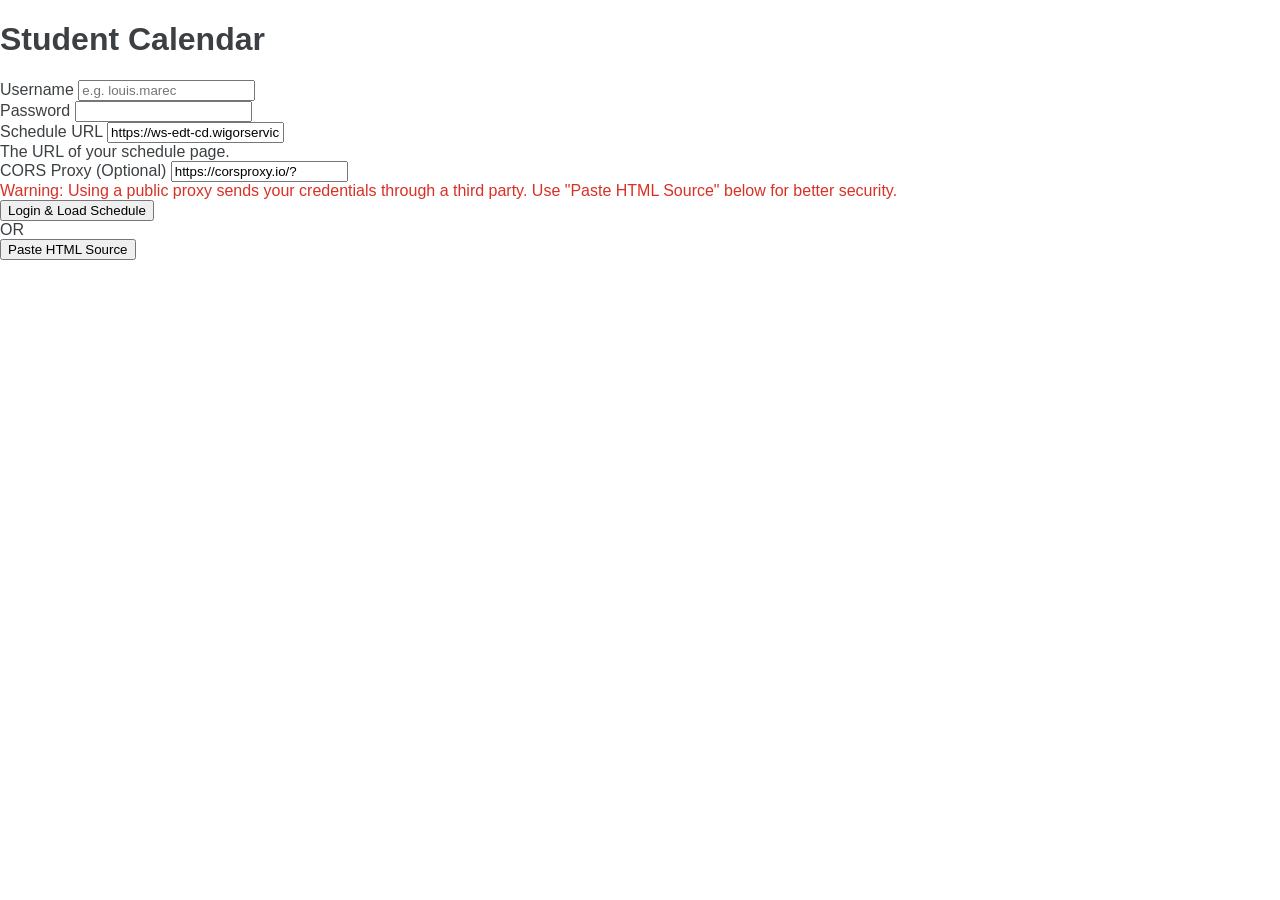
==== index.html @ 36f8622b "refactor: Complete rewrite as static webapp - Replaced entire project structure with static web appl" ====
<!DOCTYPE html>
<html lang="en">
<head>
    <meta charset="UTF-8">
    <meta name="viewport" content="width=device-width, initial-scale=1.0">
    <title>Student Calendar</title>
    <link rel="stylesheet" href="static/css/style.css">
    <link href="https://fonts.googleapis.com/icon?family=Material+Icons" rel="stylesheet">
    <!-- Day.js for easier date manipulation -->
    <!-- <script src="https://cdn.jsdelivr.net/npm/dayjs@1/dayjs.min.js"></script> -->
</head>
<body>
    <div id="login-view" class="login-container">
        <h1>Student Calendar</h1>
        <div id="error-msg" class="error" style="display:none"></div>

        <form id="login-form">
            <div class="form-group">
                <label for="username">Username</label>
                <input type="text" id="username" name="username" required placeholder="e.g. louis.marec">
            </div>
            <div class="form-group">
                <label for="password">Password</label>
                <input type="password" id="password" name="password" required>
            </div>
            <div class="form-group">
                <label for="url">Schedule URL</label>
                <input type="url" id="url" name="url" value="https://ws-edt-cd.wigorservices.net/WebPsDyn.aspx?Action=posEDTLMS&serverID=C&Tel=louis.marec&date=11/17/2025" required>
                <div class="hint">The URL of your schedule page.</div>
            </div>
            <div class="form-group">
                <label for="proxy">CORS Proxy (Optional)</label>
                <input type="text" id="proxy" name="proxy" value="https://corsproxy.io/?">
                <div class="hint" style="color: #d93025;">
                    Warning: Using a public proxy sends your credentials through a third party.
                    Use "Paste HTML Source" below for better security.
                </div>
            </div>
            <button type="submit" id="loginBtn">Login & Load Schedule</button>
        </form>

        <div class="divider">OR</div>

        <button id="manual-btn" class="secondary-btn">Paste HTML Source</button>

        <div id="loading" style="display:none; text-align:center; margin-top:1rem;">
            Loading... This may take a few seconds.
        </div>
    </div>

    <div id="manual-view" class="login-container" style="display:none">
        <h1>Paste Source Code</h1>
        <p>Go to your schedule page, press <code>Ctrl+U</code>, copy everything, and paste it here.</p>
        <textarea id="html-source" rows="10" style="width:100%"></textarea>
        <button id="parse-btn" style="margin-top:1rem">Load Schedule</button>
        <button id="back-btn" class="text-btn" style="margin-top:0.5rem">Back</button>
    </div>

    <div id="app-view" class="app-container" style="display:none">
        <header class="header">
            <!-- <button id="menu-btn" class="icon-btn"><span class="material-icons">menu</span></button> -->
            <div class="calendar-nav">
                <button id="prev-day" class="icon-btn"><span class="material-icons">chevron_left</span></button>
                <h2 id="current-date">Today</h2>
                <button id="next-day" class="icon-btn"><span class="material-icons">chevron_right</span></button>
            </div>
            <button id="today-btn" class="text-btn">Today</button>
            <div class="spacer"></div>
            <button id="logout-btn" class="text-btn" style="color: #1a73e8;">Logout</button>
        </header>

        <div class="main-content">
            <div class="time-column">
                <!-- Time slots generated by JS -->
            </div>
            <div class="events-column" id="events-container">
                <!-- Events generated by JS -->
                <div class="grid-lines" id="grid-lines"></div>
            </div>
        </div>
    </div>

    <script src="static/js/main.js"></script>
</body>
</html>
---- static/css/style.css ----
:root {
    --primary-color: #1a73e8;
    --header-height: 64px;
    --time-col-width: 60px;
    --grid-line-color: #dadce0;
    --text-color: #3c4043;
}

body {
    margin: 0;
    font-family: 'Roboto', 'Segoe UI', sans-serif;
    color: var(--text-color);
    overflow: hidden; /* App-like feel */
    height: 100vh;
    display: flex;
    flex-direction: column;
}

.app-container {
    display: flex;
    flex-direction: column;
    height: 100%;
}

.header {
    height: var(--header-height);
    display: flex;
    align-items: center;
    padding: 0 1rem;
    border-bottom: 1px solid var(--grid-line-color);
    background: white;
    box-shadow: 0 1px 2px rgba(0,0,0,0.1);
    z-index: 10;
}

.calendar-nav {
    display: flex;
    align-items: center;
    margin-left: 1rem;
}

#current-date {
    margin: 0 1rem;
    font-size: 1.25rem;
    font-weight: 400;
    min-width: 150px;
    text-align: center;
}

.icon-btn {
    background: none;
    border: none;
    cursor: pointer;
    padding: 8px;
    border-radius: 50%;
    color: #5f6368;
    display: flex;
    align-items: center;
    justify-content: center;
}

.icon-btn:hover {
    background-color: #f1f3f4;
}

.text-btn {
    background: none;
    border: 1px solid var(--grid-line-color);
    padding: 0.5rem 1rem;
    border-radius: 4px;
    cursor: pointer;
    font-weight: 500;
    color: #3c4043;
    margin-left: 1rem;
}

.text-btn:hover {
    background-color: #f1f3f4;
}

.spacer {
    flex: 1;
}

.logout-btn {
    text-decoration: none;
    color: #1a73e8;
    font-weight: 500;
}

.main-content {
    flex: 1;
    display: flex;
    overflow-y: auto;
    position: relative;
}

.time-column {
    width: var(--time-col-width);
    border-right: 1px solid var(--grid-line-color);
    flex-shrink: 0;
    position: sticky;
    left: 0;
    background: white;
    z-index: 5;
}

.time-slot {
    height: 60px; /* 1 hour height */
    border-bottom: 1px solid transparent; /* Just for spacing */
    display: flex;
    align-items: start;
    justify-content: center;
    font-size: 0.75rem;
    color: #70757a;
    position: relative;
    top: -6px; /* Align text with grid line */
}

.events-column {
    flex: 1;
    position: relative;
    min-width: 0; /* Allow shrinking */
}

.grid-lines {
    position: absolute;
    top: 0;
    left: 0;
    right: 0;
    bottom: 0;
    pointer-events: none;
}

.grid-line {
    height: 60px;
    border-bottom: 1px solid var(--grid-line-color);
    box-sizing: border-box;
}

.event-card {
    position: absolute;
    left: 4px;
    right: 12px;
    border-radius: 4px;
    padding: 4px 8px;
    font-size: 0.85rem;
    overflow: hidden;
    cursor: pointer;
    box-shadow: 0 1px 2px rgba(0,0,0,0.1);
    color: white; /* Assuming dark backgrounds */
    border-left: 4px solid rgba(0,0,0,0.2);
}

.event-title {
    font-weight: 600;
    margin-bottom: 2px;
}

.event-time {
    font-size: 0.75rem;
    opacity: 0.9;
}

.event-location {
    font-size: 0.75rem;
    font-style: italic;
    margin-top: 2px;
}

/* Mobile adjustments */
@media (max-width: 600px) {
    .header {
        padding: 0 0.5rem;
    }
    #current-date {
        font-size: 1rem;
        min-width: auto;
        margin: 0 0.5rem;
    }
    .text-btn {
        display: none; /* Hide 'Today' text button on small screens */
    }
    .event-card {
        font-size: 0.75rem;
    }
}
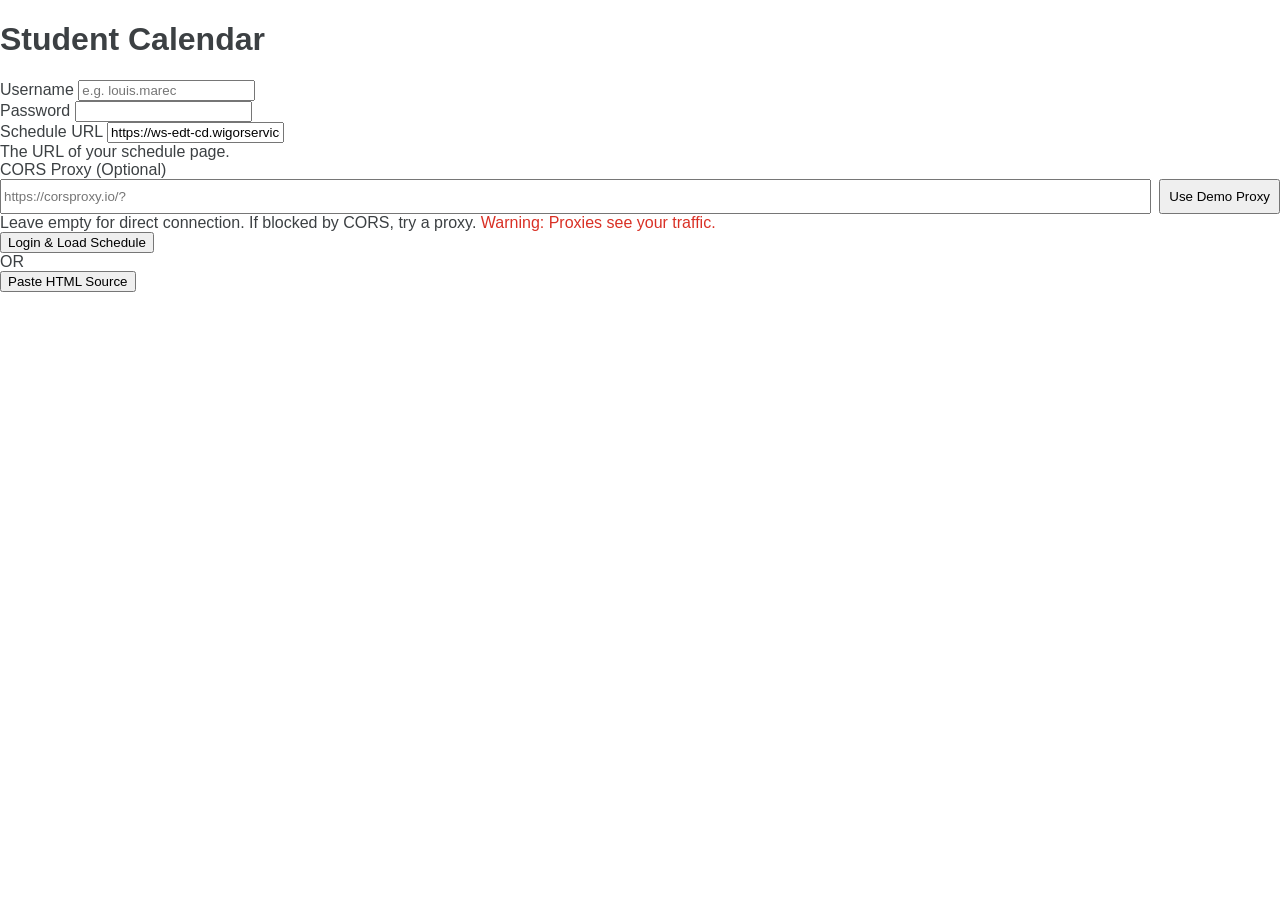
==== commit dcb55814: "refactor: Rewrite as standalone static site - Removed all backend code; project is now a static HTML" ====
--- a/index.html
+++ b/index.html
@@ -30,10 +30,13 @@
             </div>
             <div class="form-group">
                 <label for="proxy">CORS Proxy (Optional)</label>
-                <input type="text" id="proxy" name="proxy" value="https://corsproxy.io/?">
-                <div class="hint" style="color: #d93025;">
-                    Warning: Using a public proxy sends your credentials through a third party.
-                    Use "Paste HTML Source" below for better security.
+                <div style="display: flex; gap: 0.5rem;">
+                    <input type="text" id="proxy" name="proxy" placeholder="https://corsproxy.io/?" style="flex: 1;">
+                    <button type="button" id="use-proxy-btn" class="secondary-btn" style="width: auto; padding: 0.5rem;">Use Demo Proxy</button>
+                </div>
+                <div class="hint">
+                    Leave empty for direct connection. If blocked by CORS, try a proxy.
+                    <span style="color: #d93025;">Warning: Proxies see your traffic.</span>
                 </div>
             </div>
             <button type="submit" id="loginBtn">Login & Load Schedule</button>
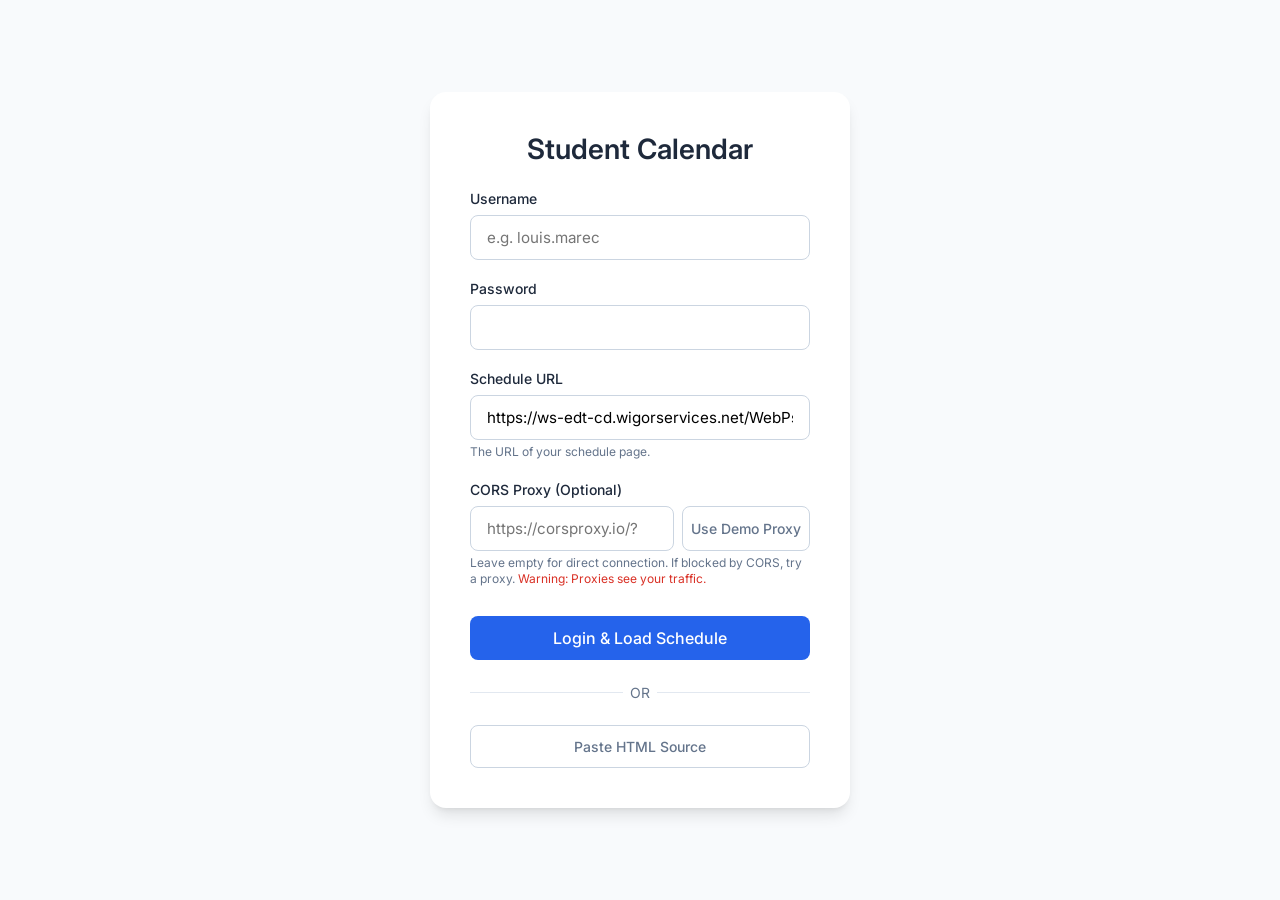
==== commit 6b706468: "Modernize webapp UI with new design system - Update `index.html` to include Inter font and responsiv" ====
--- a/index.html
+++ b/index.html
@@ -3,7 +3,11 @@
 <head>
     <meta charset="UTF-8">
     <meta name="viewport" content="width=device-width, initial-scale=1.0">
+    <meta name="theme-color" content="#ffffff">
     <title>Student Calendar</title>
+    <link rel="preconnect" href="https://fonts.googleapis.com">
+    <link rel="preconnect" href="https://fonts.gstatic.com" crossorigin>
+    <link href="https://fonts.googleapis.com/css2?family=Inter:wght@300;400;500;600&display=swap" rel="stylesheet">
     <link rel="stylesheet" href="static/css/style.css">
     <link href="https://fonts.googleapis.com/icon?family=Material+Icons" rel="stylesheet">
     <!-- Day.js for easier date manipulation -->
--- a/static/css/style.css
+++ b/static/css/style.css
@@ -1,98 +1,300 @@
 :root {
-    --primary-color: #1a73e8;
-    --header-height: 64px;
-    --time-col-width: 60px;
-    --grid-line-color: #dadce0;
-    --text-color: #3c4043;
+    /* Brand Colors */
+    --primary-color: #2563eb; /* Vibrant Blue */
+    --primary-hover: #1d4ed8;
+    --secondary-color: #64748b;
+    --background-color: #f8fafc;
+    --surface-color: #ffffff;
+
+    /* Text Colors */
+    --text-primary: #1e293b;
+    --text-secondary: #64748b;
+
+    /* Layout */
+    --header-height: 72px;
+    --time-col-width: 70px;
+    --grid-line-color: #e2e8f0;
+    --border-radius-sm: 8px;
+    --border-radius-md: 12px;
+    --border-radius-lg: 16px;
+
+    /* Shadows */
+    --shadow-sm: 0 1px 2px 0 rgb(0 0 0 / 0.05);
+    --shadow-md: 0 4px 6px -1px rgb(0 0 0 / 0.1), 0 2px 4px -2px rgb(0 0 0 / 0.1);
+    --shadow-lg: 0 10px 15px -3px rgb(0 0 0 / 0.1), 0 4px 6px -4px rgb(0 0 0 / 0.1);
+}
+
+* {
+    box-sizing: border-box;
 }
 
 body {
     margin: 0;
-    font-family: 'Roboto', 'Segoe UI', sans-serif;
-    color: var(--text-color);
-    overflow: hidden; /* App-like feel */
+    font-family: 'Inter', system-ui, -apple-system, sans-serif;
+    color: var(--text-primary);
+    background-color: var(--background-color);
+    overflow: hidden;
     height: 100vh;
     display: flex;
     flex-direction: column;
-}
+    -webkit-font-smoothing: antialiased;
+}
+
+/* --- Login & Manual Views --- */
+
+.login-container {
+    max-width: 420px;
+    margin: auto;
+    padding: 2.5rem;
+    background: var(--surface-color);
+    border-radius: var(--border-radius-lg);
+    box-shadow: var(--shadow-lg);
+    width: 90%;
+    animation: fadeIn 0.4s ease-out;
+}
+
+@keyframes fadeIn {
+    from { opacity: 0; transform: translateY(10px); }
+    to { opacity: 1; transform: translateY(0); }
+}
+
+.login-container h1 {
+    margin-top: 0;
+    margin-bottom: 1.5rem;
+    font-size: 1.75rem;
+    font-weight: 600;
+    color: var(--text-primary);
+    text-align: center;
+}
+
+.form-group {
+    margin-bottom: 1.25rem;
+}
+
+.form-group label {
+    display: block;
+    margin-bottom: 0.5rem;
+    font-weight: 500;
+    font-size: 0.875rem;
+    color: var(--text-primary);
+}
+
+.form-group input {
+    width: 100%;
+    padding: 0.75rem 1rem;
+    border: 1px solid #cbd5e1;
+    border-radius: var(--border-radius-sm);
+    font-family: inherit;
+    font-size: 0.95rem;
+    transition: all 0.2s;
+    outline: none;
+}
+
+.form-group input:focus {
+    border-color: var(--primary-color);
+    box-shadow: 0 0 0 3px rgba(37, 99, 235, 0.1);
+}
+
+.hint {
+    font-size: 0.75rem;
+    color: var(--text-secondary);
+    margin-top: 0.25rem;
+    line-height: 1.4;
+}
+
+button {
+    font-family: inherit;
+    font-weight: 500;
+    cursor: pointer;
+    transition: all 0.2s;
+}
+
+#loginBtn, #parse-btn {
+    width: 100%;
+    background-color: var(--primary-color);
+    color: white;
+    border: none;
+    padding: 0.75rem;
+    border-radius: var(--border-radius-sm);
+    font-size: 1rem;
+    margin-top: 0.5rem;
+}
+
+#loginBtn:hover, #parse-btn:hover {
+    background-color: var(--primary-hover);
+    transform: translateY(-1px);
+    box-shadow: var(--shadow-md);
+}
+
+#loginBtn:disabled {
+    opacity: 0.7;
+    cursor: not-allowed;
+    transform: none;
+}
+
+.secondary-btn {
+    background: transparent;
+    color: var(--text-secondary);
+    border: 1px solid #cbd5e1;
+    padding: 0.5rem 1rem;
+    border-radius: var(--border-radius-sm);
+    font-size: 0.875rem;
+}
+
+.secondary-btn:hover {
+    background: #f1f5f9;
+    color: var(--text-primary);
+    border-color: #94a3b8;
+}
+
+.divider {
+    display: flex;
+    align-items: center;
+    text-align: center;
+    margin: 1.5rem 0;
+    color: var(--text-secondary);
+    font-size: 0.875rem;
+}
+
+.divider::before, .divider::after {
+    content: '';
+    flex: 1;
+    border-bottom: 1px solid #e2e8f0;
+}
+
+.divider::before { margin-right: 0.5em; }
+.divider::after { margin-left: 0.5em; }
+
+#manual-btn {
+    width: 100%;
+    padding: 0.75rem;
+}
+
+.error {
+    background-color: #fee2e2;
+    color: #991b1b;
+    padding: 0.75rem;
+    border-radius: var(--border-radius-sm);
+    margin-bottom: 1rem;
+    font-size: 0.875rem;
+    border: 1px solid #fecaca;
+}
+
+textarea {
+    width: 100%;
+    padding: 1rem;
+    border: 1px solid #cbd5e1;
+    border-radius: var(--border-radius-sm);
+    font-family: monospace;
+    font-size: 0.85rem;
+    resize: vertical;
+}
+
+/* --- App View --- */
 
 .app-container {
     display: flex;
     flex-direction: column;
     height: 100%;
+    background-color: var(--surface-color);
 }
 
 .header {
     height: var(--header-height);
     display: flex;
     align-items: center;
-    padding: 0 1rem;
+    padding: 0 1.5rem;
     border-bottom: 1px solid var(--grid-line-color);
-    background: white;
-    box-shadow: 0 1px 2px rgba(0,0,0,0.1);
+    background: rgba(255, 255, 255, 0.9);
+    backdrop-filter: blur(8px);
     z-index: 10;
 }
 
 .calendar-nav {
     display: flex;
     align-items: center;
-    margin-left: 1rem;
+    gap: 0.5rem;
 }
 
 #current-date {
     margin: 0 1rem;
     font-size: 1.25rem;
-    font-weight: 400;
-    min-width: 150px;
+    font-weight: 600;
+    min-width: 180px;
     text-align: center;
+    color: var(--text-primary);
 }
 
 .icon-btn {
-    background: none;
-    border: none;
+    background: transparent;
+    border: 1px solid transparent;
     cursor: pointer;
     padding: 8px;
     border-radius: 50%;
-    color: #5f6368;
+    color: var(--text-secondary);
     display: flex;
     align-items: center;
     justify-content: center;
+    transition: background 0.2s;
 }
 
 .icon-btn:hover {
-    background-color: #f1f3f4;
+    background-color: #f1f5f9;
+    color: var(--text-primary);
 }
 
 .text-btn {
-    background: none;
-    border: 1px solid var(--grid-line-color);
+    background: transparent;
+    border: 1px solid #cbd5e1;
     padding: 0.5rem 1rem;
-    border-radius: 4px;
+    border-radius: var(--border-radius-sm);
     cursor: pointer;
     font-weight: 500;
-    color: #3c4043;
+    color: var(--text-primary);
     margin-left: 1rem;
+    font-size: 0.875rem;
 }
 
 .text-btn:hover {
-    background-color: #f1f3f4;
+    background-color: #f1f5f9;
+}
+
+#logout-btn {
+    color: var(--primary-color);
+    border-color: transparent;
+}
+
+#logout-btn:hover {
+    background-color: #eff6ff;
 }
 
 .spacer {
     flex: 1;
 }
 
-.logout-btn {
-    text-decoration: none;
-    color: #1a73e8;
-    font-weight: 500;
-}
+/* --- Calendar Grid --- */
 
 .main-content {
     flex: 1;
     display: flex;
     overflow-y: auto;
     position: relative;
+    /* Custom Scrollbar */
+    scrollbar-width: thin;
+    scrollbar-color: #cbd5e1 transparent;
+}
+
+.main-content::-webkit-scrollbar {
+    width: 6px;
+}
+
+.main-content::-webkit-scrollbar-track {
+    background: transparent;
+}
+
+.main-content::-webkit-scrollbar-thumb {
+    background-color: #cbd5e1;
+    border-radius: 20px;
 }
 
 .time-column {
@@ -101,26 +303,30 @@
     flex-shrink: 0;
     position: sticky;
     left: 0;
-    background: white;
+    background: var(--surface-color);
     z-index: 5;
+    padding-top: 10px; /* Offset for better alignment */
 }
 
 .time-slot {
-    height: 60px; /* 1 hour height */
-    border-bottom: 1px solid transparent; /* Just for spacing */
-    display: flex;
-    align-items: start;
+    height: 60px;
+    display: flex;
+    align-items: flex-start; /* Align time to top of slot */
     justify-content: center;
     font-size: 0.75rem;
-    color: #70757a;
-    position: relative;
-    top: -6px; /* Align text with grid line */
+    color: var(--text-secondary);
+    font-weight: 500;
+    transform: translateY(-8px); /* Center on line */
 }
 
 .events-column {
     flex: 1;
     position: relative;
-    min-width: 0; /* Allow shrinking */
+    min-width: 0;
+    background-color: #fafafa;
+    /* Dot pattern background */
+    background-image: radial-gradient(#e2e8f0 1px, transparent 1px);
+    background-size: 20px 20px;
 }
 
 .grid-lines {
@@ -138,50 +344,100 @@
     box-sizing: border-box;
 }
 
+/* --- Events --- */
+
 .event-card {
     position: absolute;
-    left: 4px;
-    right: 12px;
-    border-radius: 4px;
-    padding: 4px 8px;
+    left: 8px;
+    right: 16px;
+    border-radius: var(--border-radius-sm);
+    padding: 8px 12px;
     font-size: 0.85rem;
     overflow: hidden;
     cursor: pointer;
-    box-shadow: 0 1px 2px rgba(0,0,0,0.1);
-    color: white; /* Assuming dark backgrounds */
-    border-left: 4px solid rgba(0,0,0,0.2);
+    box-shadow: var(--shadow-sm);
+    color: white;
+    transition: transform 0.2s, box-shadow 0.2s;
+    border-left: 4px solid rgba(0,0,0,0.15);
+    z-index: 1;
+}
+
+.event-card:hover {
+    transform: scale(1.01);
+    box-shadow: var(--shadow-md);
+    z-index: 2;
 }
 
 .event-title {
     font-weight: 600;
     margin-bottom: 2px;
+    font-size: 0.9rem;
+    line-height: 1.2;
 }
 
 .event-time {
     font-size: 0.75rem;
     opacity: 0.9;
+    margin-bottom: 4px;
 }
 
 .event-location {
     font-size: 0.75rem;
-    font-style: italic;
-    margin-top: 2px;
+    display: flex;
+    align-items: center;
+    gap: 4px;
+    opacity: 0.95;
+    margin-top: 4px;
+    background: rgba(0,0,0,0.1);
+    padding: 2px 6px;
+    border-radius: 4px;
+    width: fit-content;
 }
 
 /* Mobile adjustments */
 @media (max-width: 600px) {
+    :root {
+        --header-height: 60px;
+        --time-col-width: 50px;
+    }
+
+    .login-container {
+        padding: 1.5rem;
+        width: 100%;
+        border-radius: 0;
+        box-shadow: none;
+        height: 100vh;
+        display: flex;
+        flex-direction: column;
+        justify-content: center;
+    }
+
     .header {
-        padding: 0 0.5rem;
-    }
+        padding: 0 0.75rem;
+    }
+
     #current-date {
         font-size: 1rem;
         min-width: auto;
         margin: 0 0.5rem;
     }
+
     .text-btn {
-        display: none; /* Hide 'Today' text button on small screens */
-    }
+        display: none;
+    }
+
+    #logout-btn {
+        display: block; /* ensure logout is visible or maybe icon */
+        padding: 0.5rem;
+    }
+
     .event-card {
-        font-size: 0.75rem;
-    }
-}
+        padding: 4px 6px;
+        left: 4px;
+        right: 4px;
+    }
+
+    .event-title {
+        font-size: 0.8rem;
+    }
+}
